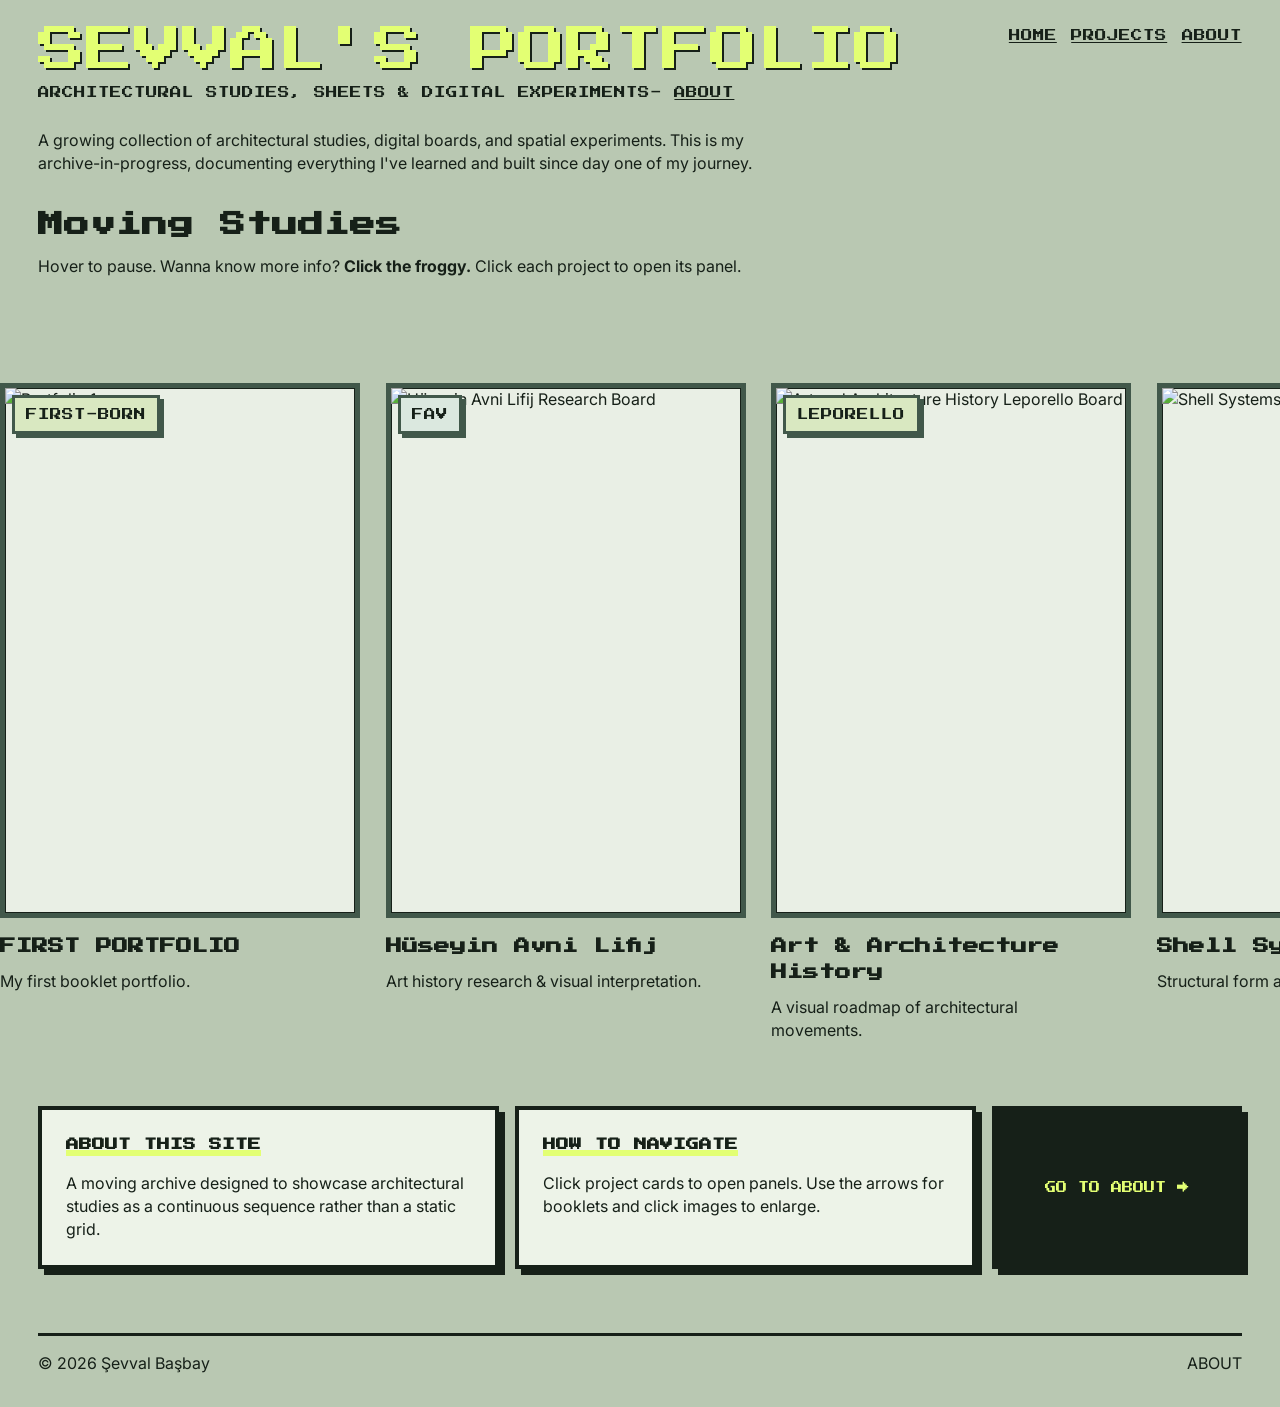
==== index.html @ 3dab89d3 "Add files via upload" ====
<!DOCTYPE html>
<html lang="tr">
<head>
  <meta charset="UTF-8" />
  <meta name="viewport" content="width=device-width, initial-scale=1.0" />
  <title>Şevval Başbay | STUDENT PORTFOLIO</title>
  <link rel="icon" type="image/png" href="images/portrait.png" />
  <link rel="preconnect" href="https://fonts.googleapis.com" />
  <link rel="preconnect" href="https://fonts.gstatic.com" crossorigin />
  <link href="https://fonts.googleapis.com/css2?family=Inter:wght@400;500;600;700;800&family=Press+Start+2P&family=Silkscreen:wght@400;700&family=Tiny5&family=VT323&display=swap" rel="stylesheet" />
  <link rel="stylesheet" href="style.css" />
</head>
<body>
  <div class="site-shell">
    <header class="site-header">
      <div class="container header-row">
        <div class="title-group">
          <a href="index.html" class="site-title font-cycle" id="cyclingTitle">SEVVAL'S PORTFOLIO</a>
          <p class="site-subtitle"> ARCHITECTURAL STUDIES, SHEETS & DIGITAL EXPERIMENTS- <a href="about.html">ABOUT</a></p>
        </div>
        <nav aria-label="Main navigation">
  <ul class="nav-links">
    <li><a href="index.html">HOME</a></li>
    <li class="nav-dropdown">
      <a href="#projects" id="projectsToggle">PROJECTS</a>
      <ul class="dropdown-menu" id="projectsMenu">
        <li><a href="#" class="jump-link" data-id="0">01 Portfolio</a></li>
        <li><a href="#" class="jump-link" data-id="1">02 Lifij</a></li>
        <li><a href="#" class="jump-link" data-id="2">03 History</a></li>
        <li><a href="#" class="jump-link" data-id="3">04 Shell Systems</a></li>
        <li><a href="#" class="jump-link" data-id="4">05 Building Const.</a></li>
        <li><a href="#" class="jump-link" data-id="5">06 Social Campus</a></li>
        <li><a href="#" class="jump-link" data-id="6">07 Brazil Study</a></li>
      </ul>
    </li>
    <li><a href="about.html">ABOUT</a></li>
  </ul>
</nav>
      </div>
    </header>

    <main>
      <section class="intro-bar container reveal">
        <p>A growing collection of architectural studies, digital boards, and spatial experiments. This is my archive-in-progress, documenting everything I've learned and built since day one of my journey.</p>
      </section>

      <section id="projects" class="moving-strip-section reveal">
        <div class="container strip-heading">
          <h2>Moving Studies</h2>
          <p>Hover to pause. Wanna know more info? <strong>Click the froggy.</strong> Click each project to open its panel.</p>
        </div>

        <div class="strip-viewport">
          <a href="about.html" class="frog-runner" aria-label="Go to About page">
            <img src="images/frog.png" alt="Jumping frog" />
          </a>

          <div class="strip-track">
            <a href="#" class="study-card book-trigger">
              <span class="card-badge badge-new">FIRST-BORN</span>
              <div class="card-image-wrap"><img src="images/portfolio-1.png" alt="Portfolio 1" /></div>
              <div class="card-text"><h3>FIRST PORTFOLIO</h3><p>My first booklet portfolio.</p></div>
            </a>

            <article 
  class="study-card project-trigger" 
  data-layout="single" 
  data-title="Hüseyin Avni Lifij: Art & Interpretation" 
  data-text="A research and visual interpretation study from my first year, focusing on the artistic language of Hüseyin Avni Lifij. This project explores his use of symbolism, atmospheric color palettes, and the poetic relationship between image and emotion. One of my favorite studies where I deeply enjoyed exploring the transition from realism to symbolism." 
  data-images="images/project-2.png"
>
  <span class="card-badge badge-popular">FAV</span>
  <div class="card-image-wrap">
    <img src="images/project-2.png" alt="Hüseyin Avni Lifij Research Board" />
  </div>
  <div class="card-text">
    <h3>Hüseyin Avni Lifij</h3>
    <p>Art history research & visual interpretation.</p>
  </div>
</article>
<article 
  class="study-card project-trigger" 
  data-layout="single" 
  data-title="History of Art & Architecture: Leporello" 
  data-text="Final submission for the Art and Architecture History course, designed in a 'leporello' format. This board functions as a cultural mapping and a visual roadmap, tracing the evolution of major art movements—from Romanticism and Realism to Brutalism and Deconstructivism. It integrates architectural theories, key movements like Metabolism, and master architects into a single, continuous narrative flow." 
  data-images="images/project-3.png"
>
  <span class="card-badge badge-new">LEPORELLO</span>
  <div class="card-image-wrap">
    <img src="images/project-3.png" alt="Art and Architecture History Leporello Board" />
  </div>
  <div class="card-text">
    <h3>Art & Architecture History</h3>
    <p>A visual roadmap of architectural movements.</p>
  </div>
</article>
           <article
  class="study-card project-trigger"
  data-layout="single"
  data-title="Shell Systems"
  data-text="Final project for the 'Structural Form and Spatial Relations' course. This study examines the evolution of shell structures—from historical precedents like the Pantheon to modern digital grids—focusing on the integration of geometry, material diversity, and structural efficiency."
  data-images="images/project-4.png"
>
  <div class="card-image-wrap">
    <img src="images/project-4.png" alt="Shell Systems Research Board" />
  </div>
  <div class="card-text">
    <h3>Shell Systems</h3>
    <p>Structural form and spatial relations research.</p>
  </div>
</article>

            <article class="study-card project-trigger" data-layout="gallery" data-title="Yapı Bilgisi 2" data-text="A rigorous three-month group collaboration focused on the detailed structural analysis and construction systems of a complex building. Every single detail, from foundation to roof, was executed through hand-drawing, emphasizing structural precision and technical documentation." data-images="images/project-5-1.png,images/project-5-2.png,images/project-5-3.png,images/project-5-4.png,images/project-5-5.png,images/project-5-6.png,images/project-5-7.png,images/project-5-8.png,images/project-5-9.png,images/project-5-10.png,images/project-5-11.png,images/project-5-12.png,images/project-5-13.png,images/project-5-14.png,images/project-5-15.png,images/project-5-16.png,images/project-5-17.png,images/project-5-18.png,images/project-5-19.png,images/project-5-20.png,images/project-5-21.png">
              <span class="card-badge badge-new">BRUTAL</span>
              <div class="card-image-wrap"><img src="images/project-5-1.png" alt="Yapı 2" /></div>
              <div class="card-text"><h3>Building Construction II</h3><p>Detailed structural analysis & hand-drawn set.</p></div>
            </article>

            <article 
  class="study-card project-trigger" 
  data-layout="single" 
  data-title="Architectural Design I: Social Campus" 
  data-text="A design proposal for a social campus in Kuruçeşme, Istanbul. This project explores the integration of a complex program into a steeply sloped site, utilizing SketchUp for extensive 3D modeling and massing studies. It represents my first comprehensive digital submission, where I utilized Photoshop to merge site analysis, topographic data, and architectural visualizations into a unified presentation." 
  data-images="images/project-6.png"
>
  <span class="card-badge badge-popular">DIGITAL DEBUT</span>
  <div class="card-image-wrap">
    <img src="images/project-6.png" alt="Kuruçeşme Social Campus - Architectural Design I Board" />
  </div>
  <div class="card-text">
    <h3>Architectural Design I</h3>
    <p>SketchUp modeling & digital presentation.</p>
  </div>
</article>

            <article 
  class="study-card project-trigger" 
  data-layout="gallery" 
  data-title="Environmental Design: Brazil" 
  data-text="A collaborative research project for the Environmental Design course, focusing on the architectural and environmental vulnerabilities of Brazil. The study analyzes the socio-spatial complexity of favelas and the ecological importance of the Amazon rainforest. This project marks my first professional experience in digital design collaboration, where our group synthesized data on climate, topography, and urban fragility into a comprehensive visual narrative." 
  data-images="images/project-7-1.png,images/project-7-2.png"
>
  <span class="card-badge badge-popular">BRAND-NEW</span>
  <div class="card-image-wrap">
    <img src="images/project-7-1.png" alt="Brazil Environmental Design Analysis" />
  </div>
  <div class="card-text">
    <h3>Environmental Design</h3>
    <p>Climate & urban vulnerability analysis.</p>
  </div>
</article>

            <div class="loop-duplicate"> </div>
          </div>
        </div>
      </section>

      <section class="bottom-panel container reveal">
  <div class="panel-box">
    <h3>ABOUT THIS SITE</h3>
    <p>
      A moving archive designed to showcase architectural studies as a continuous sequence rather than a static grid.
    </p>
  </div>

  <div class="panel-box">
    <h3>HOW TO NAVIGATE</h3>
    <p>
      Click project cards to open panels. Use the arrows for booklets and click images to enlarge.
    </p>
  </div>

  <div class="panel-box panel-link">
    <a href="about.html">GO TO ABOUT →</a>
  </div>
</section>
    </main>

    <footer class="site-footer">
      <div class="container footer-row"><p>© 2026 Şevval Başbay</p><a href="about.html">ABOUT</a></div>
    </footer>
  </div>

  <div class="book-modal" id="bookModal" aria-hidden="true">
    <div class="book-overlay" id="bookOverlay"></div>
    <div class="book-window">
      <button class="book-close" id="bookClose">×</button>
      <div class="book-viewer">
        <button class="book-nav" id="prevPage">←</button>
        <div class="book-page-stage">
          <div class="book-page-shell" id="bookPageShell">
            <div class="book-page intro-page" id="bookIntroPage">
              <span class="book-kicker">PROJECT 01</span>
              <h3>Dönem Sonu Portfolyosu</h3>
              <p>Sağ oka basarak inceleyebilirsin.</p>
            </div>
            <img id="bookImage" src="" alt="Page" class="book-image-hidden" />
          </div>
        </div>
        <button class="book-nav" id="nextPage">→</button>
      </div>
      <div class="book-footer"><p id="pageCounter">Intro</p></div>
    </div>
  </div>

  <div class="project-modal" id="projectModal" aria-hidden="true">
    <div class="project-overlay" id="projectOverlay"></div>
    <div class="project-window">
      <button class="project-close" id="projectClose">×</button>
      <div class="project-window-text"><h3 id="projectTitle"></h3><p id="projectText"></p></div>
      <div class="project-single-area" id="projectSingleArea"><div class="project-window-image"><img id="projectImg" src="" alt="Preview" /></div></div>
      <div class="project-gallery-area" id="projectGalleryArea"><div class="project-gallery-grid" id="projectGalleryGrid"></div></div>
    </div>
  </div>

  <div id="lightbox" class="lightbox"><img id="lightboxImg" src="" alt="Full view" /></div>

  <script src="script.js"></script>
</body>
</html>
---- style.css ----
/* ---------------- RESET ---------------- */
* {
  margin: 0;
  padding: 0;
  box-sizing: border-box;
}

html {
  scroll-behavior: smooth;
}

body {
  font-family: "Inter", sans-serif;
  background: #b9c8b2;
  color: #162018;
  line-height: 1.45;
}

img {
  width: 100%;
  display: block;
}

a,
button {
  color: inherit;
  font: inherit;
}

a {
  text-decoration: none;
}

button {
  background: none;
  border: none;
  cursor: pointer;
}

ul {
  list-style: none;
}

.container {
  width: min(1280px, 94%);
  margin: 0 auto;
}

/* ---------------- TYPE ---------------- */
.site-title,
.strip-heading h2,
.card-text h3,
.panel-box h3,
.about-left h1,
.about-card h2,
.book-footer p,
.book-kicker,
.intro-page h3,
.project-window-text h3 {
  font-family: "Press Start 2P", cursive;
}

.site-title {
  font-size: clamp(1.8rem, 4vw, 3rem);
  line-height: 1.1;
  display: inline-block;
  transition: transform 0.25s ease, opacity 0.25s ease;
}

.site-subtitle,
.nav-links a,
.section-label,
.card-badge,
.panel-link a,
.back-home {
  font-family: "Press Start 2P", cursive;
  font-size: 0.72rem;
  line-height: 1.6;
}

.card-text p,
.panel-box p,
.about-intro,
.about-card p,
.intro-bar p,
.strip-heading p,
.intro-page p,
.project-window-text p {
  font-size: 1rem;
}

/* ---------------- CYCLING TITLE ---------------- */
.font-cycle {
  will-change: transform;
}

.title-font-1 {
  font-family: "Press Start 2P", cursive;
}

.title-font-2 {
  font-family: "Silkscreen", cursive;
}

.title-font-3 {
  font-family: "Tiny5", cursive;
}

.title-font-4 {
  font-family: "VT323", monospace;
  letter-spacing: 0.01em;
}

.font-switch {
  transform: translateY(-1px);
}

/* ---------------- HEADER ---------------- */
.site-header {
  padding: 1.5rem 0 1rem;
}

.header-row {
  display: grid;
  grid-template-columns: 1fr auto;
  gap: 1rem;
  align-items: start;
}

.title-group {
  display: flex;
  flex-direction: column;
  gap: 0.4rem;
}

.site-subtitle a,
.nav-links a,
.panel-link a,
.back-home {
  text-decoration: underline;
}

.nav-links {
  display: flex;
  gap: 0.9rem;
  flex-wrap: wrap;
  justify-content: flex-end;
}

.nav-links a.active {
  opacity: 0.65;
}

/* ---------------- INTRO ---------------- */
.intro-bar {
  padding: 0.7rem 0 1.8rem;
}

.intro-bar p {
  max-width: 760px;
}

/* ---------------- MOVING STRIP ---------------- */
.moving-strip-section {
  padding-bottom: 3rem;
}

.strip-heading {
  margin-bottom: 1.2rem;
}

.strip-heading h2 {
  font-size: clamp(1.2rem, 2vw, 1.8rem);
  line-height: 1.6;
  margin-bottom: 0.6rem;
}

.strip-viewport {
  overflow: hidden;
  width: 100%;
  padding: 5.4rem 0 1rem;
  position: relative;
}

.strip-track {
  display: flex;
  gap: 1.6rem;
  width: max-content;
  animation: scrollStrip 36s linear infinite;
}

.strip-track:hover {
  animation-play-state: paused;
}

@keyframes scrollStrip {
  from {
    transform: translateX(0);
  }
  to {
    transform: translateX(-45%);
  }
}

/* ---------------- CARDS ---------------- */
.study-card {
  position: relative;
  display: flex;
  flex-direction: column;
  gap: 1rem;
  width: 360px;
  flex-shrink: 0;
  min-height: 100%;
  cursor: pointer;
}

.card-image-wrap {
  background: #e9efe5;
  border: 5px solid #41584a;
  box-shadow: 0 0 0 1px #162018 inset;
  overflow: hidden;
  transition: transform 0.18s ease;
}

.card-image-wrap img {
  aspect-ratio: 4 / 6;
  object-fit: cover;
}

.study-card:hover .card-image-wrap {
  transform: translateY(-4px);
}

.card-badge {
  position: absolute;
  top: 12px;
  left: 12px;
  z-index: 2;
  padding: 0.45rem 0.7rem;
  border: 3px solid #41584a;
  box-shadow: 4px 4px 0 #41584a;
}

.badge-new {
  background: #d9e8c1;
}

.badge-popular {
  background: #dbe8df;
}

.card-text h3 {
  font-size: 1rem;
  line-height: 1.6;
  margin-bottom: 0.65rem;
}

.card-text p {
  max-width: 34ch;
}

/* ---------------- FROG ---------------- */
.frog-runner {
  position: absolute;
  left: -100px;
  top: 0rem;
  z-index: 20;
  animation: frogRun 11s linear infinite;
}

.frog-runner img {
  width: 64px;
  height: auto;
  display: block;
  filter: drop-shadow(0 2px 0 rgba(22, 32, 24, 0.14));
  transition: opacity 0.2s ease, filter 0.2s ease;
}

.frog-runner:hover img {
  opacity: 0.92;
  filter: drop-shadow(0 3px 0 rgba(22, 32, 24, 0.22));
}

.strip-viewport:hover .frog-runner,
.strip-viewport:hover .strip-track {
  animation-play-state: paused;
}

@keyframes frogRun {
  0% {
    transform: translateX(0) translateY(18px) rotate(0deg);
  }
  10% {
    transform: translateX(150px) translateY(0px) rotate(-10deg);
  }
  20% {
    transform: translateX(300px) translateY(18px) rotate(0deg);
  }
  30% {
    transform: translateX(470px) translateY(2px) rotate(-10deg);
  }
  40% {
    transform: translateX(640px) translateY(18px) rotate(0deg);
  }
  50% {
    transform: translateX(820px) translateY(0px) rotate(-10deg);
  }
  60% {
    transform: translateX(1000px) translateY(18px) rotate(0deg);
  }
  70% {
    transform: translateX(1180px) translateY(2px) rotate(-10deg);
  }
  80% {
    transform: translateX(1370px) translateY(18px) rotate(0deg);
  }
  90% {
    transform: translateX(1560px) translateY(0px) rotate(-10deg);
  }
  100% {
    transform: translateX(1760px) translateY(18px) rotate(0deg);
  }
}

/* ---------------- PANELS ---------------- */
.bottom-panel {
  display: grid;
  grid-template-columns: 1fr 1fr auto;
  gap: 1rem;
  padding-bottom: 3rem;
}

.panel-box {
  border: 4px solid #41584a;
  background: #edf3e8;
  padding: 1rem;
  min-height: 120px;
}

.panel-box h3 {
  font-size: 0.9rem;
  line-height: 1.6;
  margin-bottom: 0.7rem;
}

.panel-link {
  display: flex;
  align-items: center;
  justify-content: center;
  min-width: 250px;
}

/* ---------------- ABOUT PAGE ---------------- */
.about-page {
  padding: 1rem 0 3rem;
}

.about-top {
  display: grid;
  grid-template-columns: 1.1fr 0.8fr;
  gap: 2rem;
  align-items: start;
  margin-bottom: 2rem;
}

.section-label {
  display: inline-block;
  margin-bottom: 1rem;
}

.about-left h1 {
  font-size: clamp(2rem, 5vw, 3.5rem);
  line-height: 1.3;
  margin-bottom: 1.2rem;
}

.about-intro {
  max-width: 560px;
}

.about-right {
  border: 5px solid #41584a;
  background: #e9efe5;
  overflow: hidden;
  max-width: 420px;
}

.about-right img {
  width: 100%;
  aspect-ratio: 1 / 1;
  object-fit: cover;
  image-rendering: pixelated;
}

.about-cards {
  display: grid;
  grid-template-columns: repeat(2, 1fr);
  gap: 1rem;
}

.about-card {
  border: 4px solid #41584a;
  background: #edf3e8;
  padding: 1rem;
}

.about-card h2 {
  font-size: 1rem;
  line-height: 1.6;
  margin-bottom: 0.8rem;
}

.tool-pills {
  display: flex;
  flex-wrap: wrap;
  gap: 0.6rem;
  margin-top: 0.8rem;
}

.tool-pills li {
  padding: 0.45rem 0.7rem;
  border: 3px solid #41584a;
  background: #f8fbf6;
  font-size: 0.9rem;
  font-weight: 600;
}

.back-row {
  padding-top: 1.6rem;
}

/* ---------------- PORTRAIT NOTE ---------------- */
/* Ana Kapsayıcı */
.portrait-card {
  position: relative;
  cursor: pointer;
  width: fit-content; /* Sadece resim kadar yer kapla */
  margin: 0 auto;
  line-height: 0; /* Resim altındaki boşluğu siler */
}

/* Resimlerin Temel Ayarı */
.portrait-card img {
  max-width: 100%;
  height: auto;
  display: block;
}

/* Kapalı Göz Resmini Tam Üste Bindir */
.portrait-closed {
  position: absolute;
  top: 0;
  left: 0;
  opacity: 0; /* Normalde gizli */
  pointer-events: none; /* Tıklamayı engellemesin */
}

/* Göz kırpma sınıfı geldiğinde göster */
.portrait-card.blinking .portrait-closed {
  opacity: 1;
}

.portrait-note {
  position: absolute;
  /* Vesikalığın tam sol alt köşesine sıfırlıyoruz */
  bottom: 0;
  left: 0;
  
  /* Daha küçük ve zarif bir font boyutu */
  font-family: "Press Start 2P", cursive;
  font-size: 0.4rem; /* 0.5'ten 0.4'e düşürdük, tam bir mikro-etiket oldu */
  color: #162018;
  
  display: flex;
  align-items: center;
  gap: 0.25rem; /* Boşlukları da daralttık */
  
  opacity: 0;
  transform: translateY(5px); /* Daha kısa bir kayma mesafesi */
  pointer-events: none;
  transition: all 0.25s ease;
  z-index: 20;
  
  /* Kutuyu küçültmek için padding'i azalttık */
  background: rgba(232, 245, 202, 0.95);
  padding: 3px 6px; 
  
  /* Çerçeveleri incelttik ki kaba durmasın */
  border-top: 2px solid #162018; 
  border-right: 2px solid #162018;
  box-shadow: 1.5px 1.5px 0px #ccff00; /* Neon vurgusu da daha ince */
}

/* Hover olduğunda etiketi göster */
.portrait-card:hover .portrait-note {
  opacity: 1;
  transform: translateY(0);
}
/* Hover olduğunda veya aktifken yazı yerine gelsin */
.portrait-card:hover .portrait-note,
.portrait-card.active .portrait-note {
  opacity: 1;
  transform: translateY(-50%) translateX(0);
}

/* Kart aktif olduğunda veya üzerine gelindiğinde notu göster */
.portrait-card:hover .portrait-note,
.portrait-card.active .portrait-note {
  opacity: 1;
  transform: translateY(-50%) translateX(0);
}
.portrait-arrow {
  font-family: "Press Start 2P", cursive;
  font-size: 1rem;
  color: #162018;
  animation: arrowBounce 0.9s ease-in-out infinite;
}

.portrait-text {
  font-family: "Press Start 2P", cursive;
  font-size: 0.55rem;
  line-height: 1.6;
  background: #f8fbf6;
  border: 3px solid #41584a;
  padding: 0.45rem 0.55rem;
  box-shadow: 4px 4px 0 #41584a;
  color: #162018;
}

@keyframes arrowBounce {
  0% {
    transform: translateX(0) translateY(0);
  }
  50% {
    transform: translateX(6px) translateY(4px);
  }
  100% {
    transform: translateX(0) translateY(0);
  }
}

/* ---------------- BOOK MODAL ---------------- */
.book-modal {
  position: fixed;
  inset: 0;
  z-index: 3000;
  opacity: 0;
  visibility: hidden;
  transition: opacity 0.22s ease, visibility 0.22s ease;
}

.book-modal.active {
  opacity: 1;
  visibility: visible;
}

.book-overlay {
  position: absolute;
  inset: 0;
  background: rgba(12, 18, 13, 0.84);
}

.book-window {
  position: relative;
  width: min(1100px, 94vw);
  height: min(88vh, 920px);
  margin: 4vh auto 0;
  background: #edf3e8;
  border: 5px solid #41584a;
  box-shadow: 10px 10px 0 #162018;
  padding: 1.5rem 1rem 1rem;
  display: flex;
  flex-direction: column;
  z-index: 1;
}

.book-close {
  position: absolute;
  top: 12px;
  right: 14px;
  width: 46px;
  height: 46px;
  border: 4px solid #41584a;
  background: #f8fbf6;
  color: #162018;
  font-size: 2rem;
}

.book-viewer {
  flex: 1;
  display: grid;
  grid-template-columns: 60px 1fr 60px;
  gap: 0.8rem;
  align-items: center;
  min-height: 0;
}

.book-page-stage {
  height: 100%;
  display: flex;
  align-items: center;
  justify-content: center;
  perspective: 1400px;
  overflow: hidden;
}

.book-page-shell {
  width: 100%;
  height: 100%;
  max-width: 760px;
  display: flex;
  align-items: center;
  justify-content: center;
  transform-style: preserve-3d;
}

.book-page,
.book-page-shell img {
  width: 100%;
  max-height: 100%;
  background: #fff;
  border: 1px solid rgba(0, 0, 0, 0.08);
  box-shadow: 0 10px 24px rgba(0, 0, 0, 0.16);
}

.book-page {
  padding: clamp(1.2rem, 3vw, 2.5rem);
  display: flex;
  flex-direction: column;
  justify-content: center;
}

.book-kicker {
  font-size: 0.62rem;
  line-height: 1.8;
  margin-bottom: 1.2rem;
  color: #41584a;
}

.intro-page h3 {
  font-size: clamp(1rem, 2vw, 1.4rem);
  line-height: 1.8;
  margin-bottom: 1rem;
}

.intro-page p {
  margin-bottom: 1rem;
  color: #162018;
}

.intro-note {
  font-weight: 700;
}

.book-page-shell img {
  object-fit: contain;
}

.book-image-hidden {
  display: none;
}

.book-page-hidden {
  display: none;
}

.book-page-shell.flip-next {
  animation: flipNext 0.5s ease;
}

.book-page-shell.flip-prev {
  animation: flipPrev 0.5s ease;
}

@keyframes flipNext {
  0% {
    transform: rotateY(0deg) scale(1);
    opacity: 1;
  }
  50% {
    transform: rotateY(-18deg) scale(0.985);
    opacity: 0.75;
  }
  100% {
    transform: rotateY(0deg) scale(1);
    opacity: 1;
  }
}

@keyframes flipPrev {
  0% {
    transform: rotateY(0deg) scale(1);
    opacity: 1;
  }
  50% {
    transform: rotateY(18deg) scale(0.985);
    opacity: 0.75;
  }
  100% {
    transform: rotateY(0deg) scale(1);
    opacity: 1;
  }
}

.book-nav {
  width: 52px;
  height: 52px;
  border: 4px solid #41584a;
  background: #f8fbf6;
  color: #162018;
  font-family: "Press Start 2P", cursive;
  font-size: 0.8rem;
}

.book-footer {
  padding-top: 0.8rem;
  text-align: center;
}

.book-footer p {
  font-size: 0.62rem;
}

/* ---------------- PROJECT MODAL ---------------- */
.project-modal {
  position: fixed;
  inset: 0;
  z-index: 4000;
  opacity: 0;
  visibility: hidden;
  transition: opacity 0.22s ease, visibility 0.22s ease;
}

.project-modal.active {
  opacity: 1;
  visibility: visible;
}

.project-overlay {
  position: absolute;
  inset: 0;
  background: rgba(12, 18, 13, 0.78);
}

.project-window {
  position: relative;
  width: min(900px, 94vw);
  max-height: 88vh;
  overflow-y: auto;
  margin: 6vh auto 0;
  background: #edf3e8;
  border: 5px solid #41584a;
  box-shadow: 10px 10px 0 #162018;
  padding: 1.2rem;
  z-index: 1;
}

.project-close {
  position: absolute;
  top: 10px;
  right: 12px;
  width: 44px;
  height: 44px;
  border: 4px solid #41584a;
  background: #f8fbf6;
  color: #162018;
  font-size: 1.8rem;
}

.project-window-text {
  padding-right: 3.2rem;
  margin-bottom: 1rem;
}

.project-window-text h3 {
  font-size: 0.95rem;
  line-height: 1.8;
  margin-bottom: 0.9rem;
}

.project-window-text p {
  line-height: 1.7;
}

.project-single-area {
  display: block;
}

.project-window-image {
  background: #e9efe5;
  border: 4px solid #41584a;
  overflow: hidden;
}

.project-window-image img {
  width: 100%;
  height: auto;
  display: block;
}

.project-gallery-area {
  display: none;
}

.project-gallery-grid {
  display: grid;
  grid-template-columns: repeat(2, 1fr);
  gap: 1rem;
}

.project-gallery-grid img {
  width: 100%;
  display: block;
  border: 4px solid #41584a;
  background: white;
}

/* ---------------- REVEAL ---------------- */
.reveal {
  opacity: 0;
  transform: translateY(18px);
  transition: opacity 0.45s ease, transform 0.45s ease;
}

.reveal.visible {
  opacity: 1;
  transform: translateY(0);
}

/* ---------------- FOOTER ---------------- */
.site-footer {
  padding: 1rem 0 2rem;
}

.footer-row {
  display: flex;
  justify-content: space-between;
  align-items: center;
  gap: 1rem;
  border-top: 3px solid #162018;
  padding-top: 1rem;
}

/* ---------------- RESPONSIVE ---------------- */
@media (max-width: 1000px) {
  .bottom-panel,
  .about-top,
  .about-cards,
  .header-row {
    grid-template-columns: 1fr;
  }

  .nav-links {
    justify-content: flex-start;
  }

  .study-card {
    width: 300px;
  }

  .frog-runner img {
    width: 58px;
  }

  .portrait-note {
    left: 14px;
    top: 14px;
    transform: translateY(0) translateX(-6px);
  }

  .portrait-card.active .portrait-note {
    transform: translateY(0) translateX(0);
  }
}

@media (max-width: 700px) {
  .book-window {
    padding-top: 3.4rem;
  }

  .book-viewer {
    grid-template-columns: 44px 1fr 44px;
  }

  .book-nav {
    width: 40px;
    height: 40px;
    font-size: 0.65rem;
  }

  .intro-page p {
    font-size: 0.95rem;
  }

  .project-gallery-grid {
    grid-template-columns: 1fr;
  }
}

@media (max-width: 640px) {
  .bottom-panel,
  .about-cards {
    grid-template-columns: 1fr;
  }

  .site-title {
    font-size: 1.6rem;
  }

  .site-subtitle,
  .nav-links a,
  .section-label,
  .card-badge,
  .panel-link a,
  .back-home {
    font-size: 0.58rem;
  }

  .card-text p,
  .panel-box p,
  .about-intro,
  .about-card p,
  .intro-bar p,
  .strip-heading p,
  .intro-page p,
  .project-window-text p {
    font-size: 0.95rem;
  }

  .study-card {
    width: 250px;
  }

  .frog-runner img {
    width: 48px;
  }

  .portrait-arrow {
    font-size: 0.9rem;
  }

  .portrait-text {
    font-size: 0.48rem;
  }
}
/* ... Önceki CSS Kodların Tamamı Burada Olacak ... */

/* GÖRSEL GALERİ VE LIGHTBOX EKLEMELERİ */
.project-gallery-grid img {
  cursor: zoom-in;
  transition: transform 0.2s ease, filter 0.2s ease;
}

.project-gallery-grid img:hover {
  transform: scale(1.02);
  filter: brightness(0.9);
}

.lightbox {
  position: fixed;
  inset: 0;
  background: rgba(12, 18, 13, 0.95);
  z-index: 6000;
  display: none;
  align-items: center;
  justify-content: center;
  cursor: zoom-out;
}

.lightbox img {
  max-width: 90%;
  max-height: 90%;
  object-fit: contain;
  border: 4px solid #41584a;
  box-shadow: 0 0 40px rgba(0,0,0,0.5);
}

.lightbox.active {
  display: flex;
}

/* Şerit genişliğini 7 projeye göre %50 yapıyoruz */
@keyframes scrollStrip {
  from { transform: translateX(0); }
  to { transform: translateX(-50%); } 
}
.about-description {
  margin-top: 1.2rem;
  font-size: 1rem;
  line-height: 1.6;
}
.site-title {
  color: #e3ff73; /* Daha canlı bir ton */
  text-shadow: 2px 2px 0px #162018; /* Okunurluk için hafif gölge */
  /* Diğer özellikler aynı kalabilir */
}

.nav-dropdown {
  position: relative;
}

.dropdown-menu {
  position: absolute;
  top: 100%;
  right: 0;
  background: #edf3e8;
  border: 3px solid #41584a;
  box-shadow: 4px 4px 0px #162018;
  display: none; /* Varsayılan kapalı */
  z-index: 5000;
  width: 200px;
  padding: 0.5rem;
}

.dropdown-menu li {
  padding: 0.4rem;
  border-bottom: 1px solid #b9c8b2;
}

.dropdown-menu a {
  font-size: 0.6rem !important;
  text-decoration: none !important;
}

.dropdown-menu a:hover {
  background: #b9c8b2;
}

.nav-dropdown:hover .dropdown-menu {
  display: block; /* Hover ile açılır */
}

.about-card {
  /* Ana yapı */
  border: 4px solid #162018; 
  background: #edf3e8; /* Arka planla uyumlu yumuşak zemin */
  padding: 1.5rem;
  position: relative;
  
  /* Mekansal derinlik katan gölge */
  box-shadow: 8px 8px 0px #162018; 
  transition: all 0.2s ease;
}

.about-card:hover {
  /* Üzerine gelince neon yeşili gölgeye dönüşsün */
  transform: translate(-4px, -4px);
  box-shadow: 12px 12px 0px #e3ff73; /* Başlıktaki canlı renk! */
}

.about-card h2 {
  font-family: "Press Start 2P", cursive;
  font-size: 0.9rem;
  color: #162018;
  margin-bottom: 1rem;
  
  /* Başlığın altına neon bir vurgu */
  display: inline-block;
  box-shadow: inset 0 -8px 0 #e3ff73; 
}

.section-label {
  color: #41584a;
  font-weight: 800;
  letter-spacing: 1px;
  border-bottom: 2px dashed #162018;
  margin-bottom: 1.2rem;
}

/* Araç butonlarını da (pills) canlandıralım */
.tool-pills li {
  background: #162018;
  color: #e3ff73; /* Başlıktaki canlı yeşil */
  border: 2px solid #e3ff73;
  padding: 0.4rem 0.8rem;
  font-size: 0.8rem;
  box-shadow: 4px 4px 0px #41584a;
  transition: transform 0.1s;
}

.tool-pills li:hover {
  transform: scale(1.05);
  background: #e3ff73;
  color: #162018;
}

.dropdown-menu {
  position: absolute;
  top: 110%;
  right: 0;
  background: #edf3e8; /* Soft, krem-yeşil zemin */
  border: 3px solid #162018; /* Net ama ince çerçeve */
  box-shadow: 6px 6px 0px #41584a; /* Neon yerine daha ağırbaşlı bir gölge */
  display: none;
  z-index: 5000;
  width: 220px;
  padding: 0; /* İçerik çizgilerle tam otursun diye */
}

.dropdown-menu li {
  border-bottom: 1px solid #b9c8b2;
  transition: all 0.2s ease;
}

.dropdown-menu li:last-child {
  border-bottom: none;
}

.dropdown-menu a {
  font-family: "Press Start 2P", cursive;
  font-size: 0.65rem !important;
  color: #162018 !important;
  padding: 1rem 0.8rem;
  display: block;
  text-decoration: none !important;
  position: relative;
  overflow: hidden;
}

/* HOVER DURUMU: Soft değişim + minik neon vurgu */
.dropdown-menu li:hover {
  background: #f8fbf6; /* Hafif aydınlanma */
}

.dropdown-menu a:hover {
  color: #41584a !important;
  padding-left: 1.2rem; /* Hafif bir kayma hareketi */
}

/* Seçeneğin yanına küçük bir neon nokta veya çizgi */
.dropdown-menu a::before {
  content: "→";
  position: absolute;
  left: -20px;
  color: #e3ff73; /* İşte o meşhur neon yeşili burada devreye giriyor! */
  transition: left 0.2s ease;
}

.dropdown-menu a:hover::before {
  left: 5px;
}

.panel-box {
  /* Ana yapı */
  border: 4px solid #162018; 
  background: #edf3e8; 
  padding: 1.5rem;
  transition: all 0.2s ease;
  position: relative;
  
  /* Mekansal derinlik */
  box-shadow: 6px 6px 0px #162018; 
}

/* Hover etkisinde neon yeşili vurgusu */
.panel-box:hover {
  transform: translate(-3px, -3px);
  box-shadow: 10px 10px 0px #e3ff73; /* Başlıktaki canlı neon yeşil! */
}

.panel-box h3 {
  font-family: "Press Start 2P", cursive;
  font-size: 0.8rem;
  color: #162018;
  margin-bottom: 1rem;
  
  /* Başlık vurgusu */
  display: inline-block;
  box-shadow: inset 0 -6px 0 #e3ff73; 
}

/* "GO TO ABOUT" Kutusu (Daha interaktif bir buton gibi) */
.panel-link {
  background: #162018; /* Siyah zemin */
}

.panel-link a {
  color: #e3ff73 !important; /* Neon yeşili yazı */
  text-decoration: none;
  font-family: "Press Start 2P", cursive;
  font-size: 0.7rem;
  display: flex;
  align-items: center;
  justify-content: center;
  height: 100%;
  width: 100%;
}

.panel-link:hover {
  background: #e3ff73; /* Hover'da tersine dönsün */
}

.panel-link:hover a {
  color: #162018 !important;
}
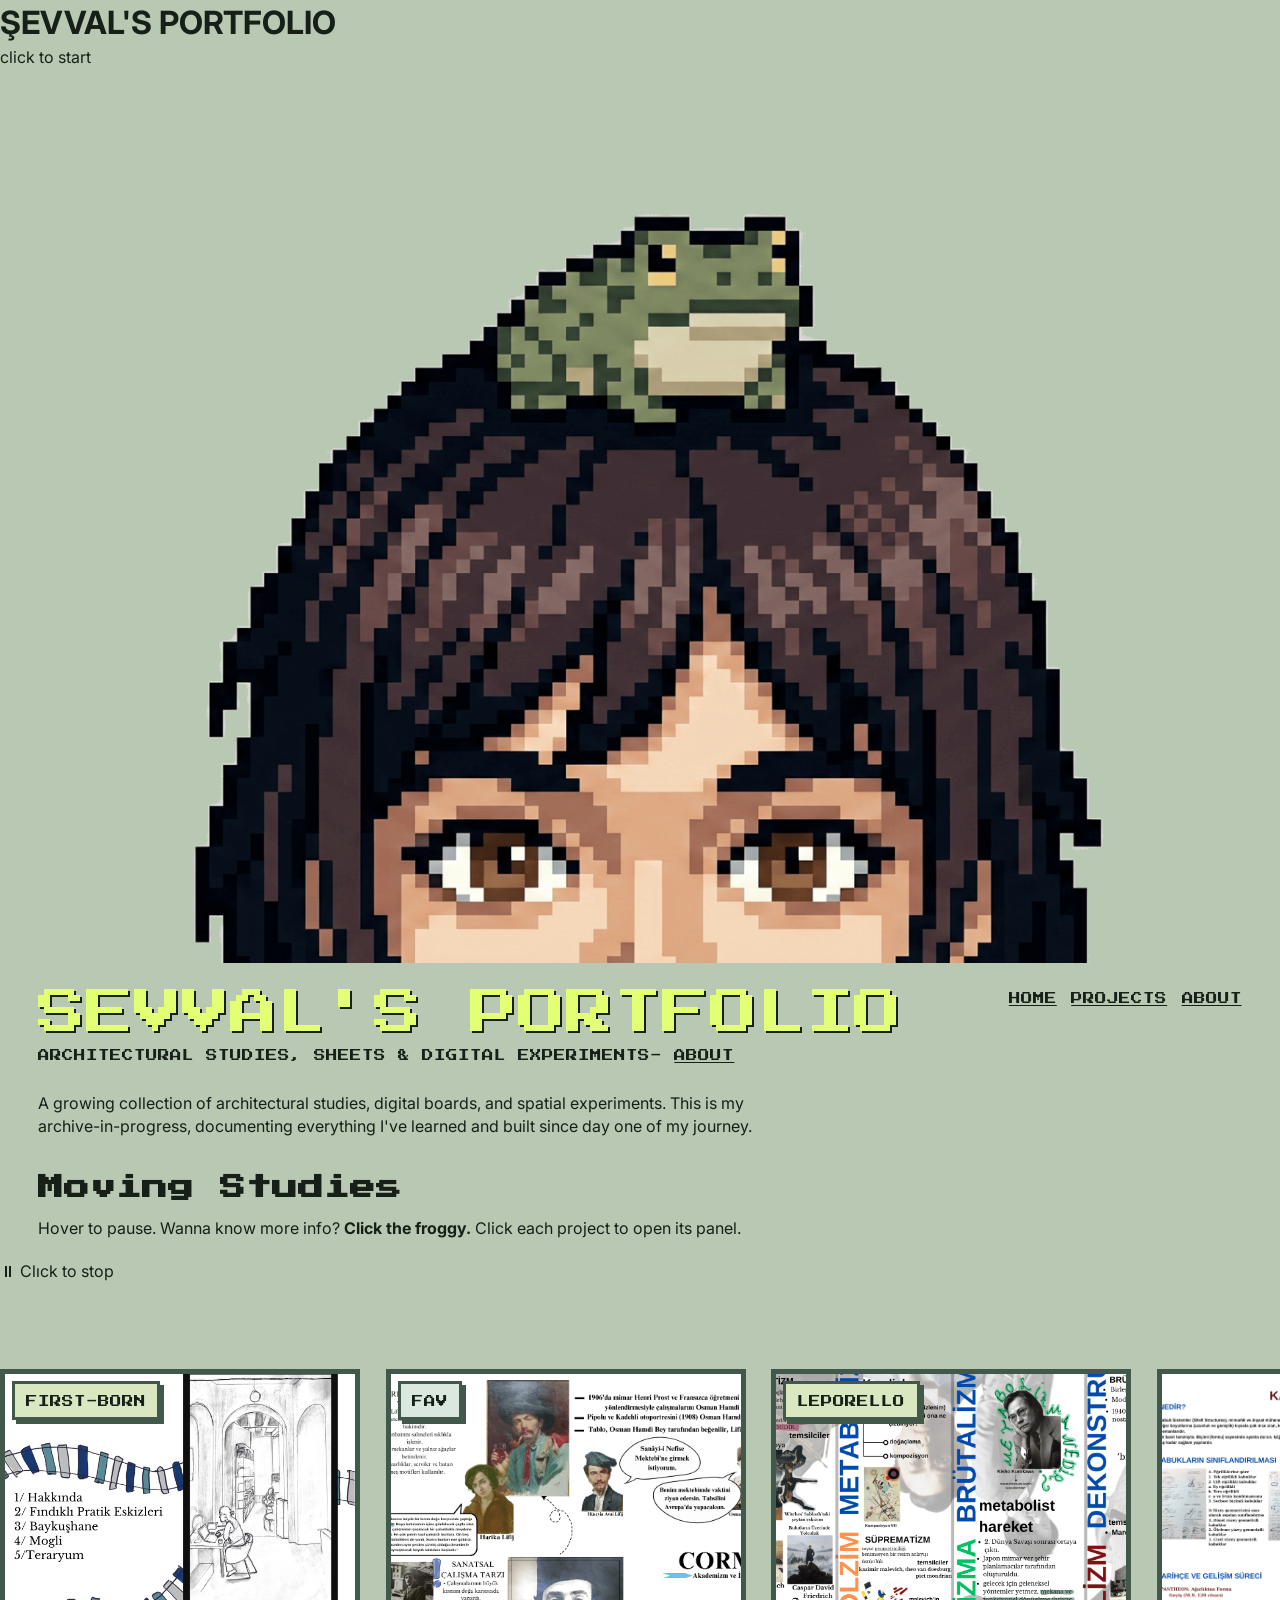
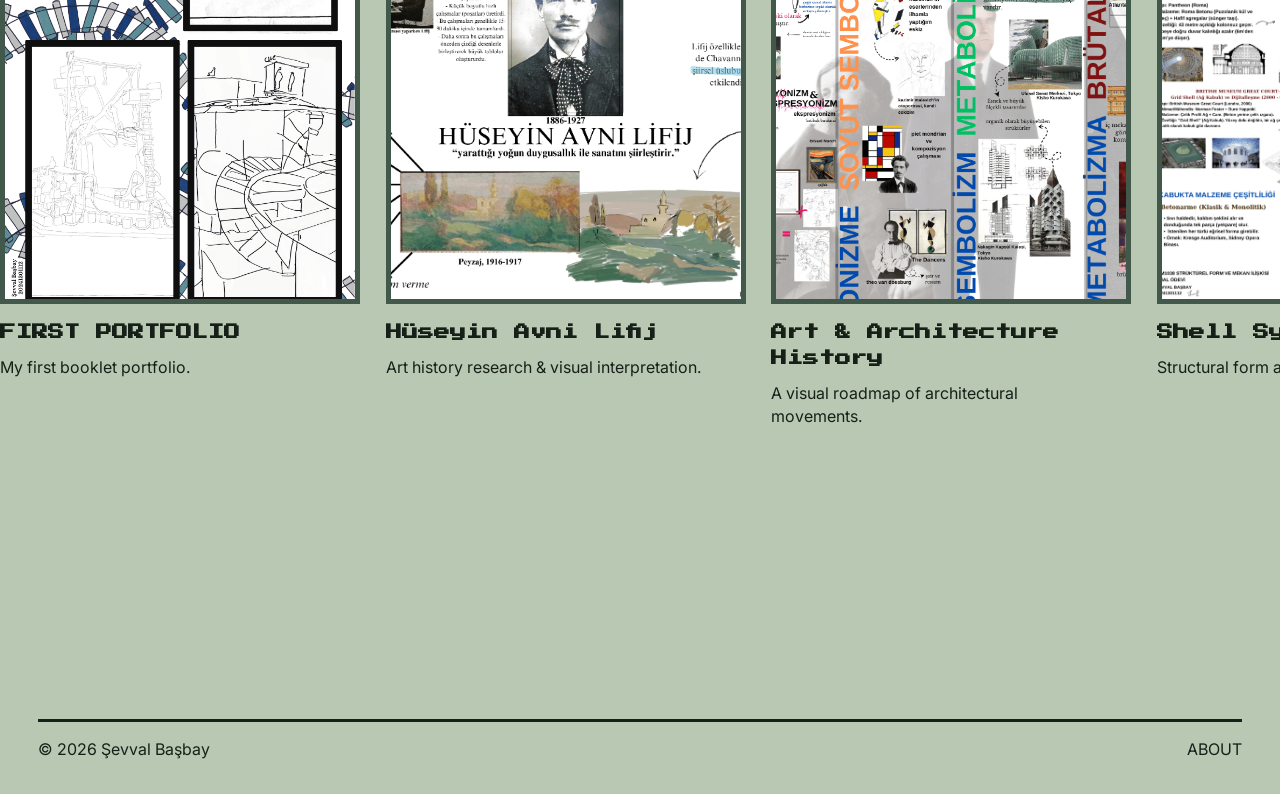
==== commit 0192c1c1: "Update index.html" ====
--- a/index.html
+++ b/index.html
@@ -6,11 +6,30 @@
   <title>Şevval Başbay | STUDENT PORTFOLIO</title>
   <link rel="icon" type="image/png" href="images/portrait.png" />
   <link rel="preconnect" href="https://fonts.googleapis.com" />
-  <link rel="preconnect" href="https://fonts.gstatic.com" crossorigin />
+  <link rel="preconnect" href="https://fonts.gstatic.com" crossorigin>
   <link href="https://fonts.googleapis.com/css2?family=Inter:wght@400;500;600;700;800&family=Press+Start+2P&family=Silkscreen:wght@400;700&family=Tiny5&family=VT323&display=swap" rel="stylesheet" />
   <link rel="stylesheet" href="style.css" />
 </head>
 <body>
+  
+  <div id="splash-screen">
+    <div class="splash-container">
+      
+      <div class="title-wrapper">
+        <h1 id="retro-title">ŞEVVAL'S PORTFOLIO</h1>
+      </div>
+
+      <div class="blink-wrapper">
+        <div class="blink-start-text">click to start</div>
+      </div>
+
+      <div class="peeking-gif-wrapper">
+        <img src="images/splash-intro.gif" alt="Şevval & Froggy Animasyon" class="intro-gif" />
+      </div>
+
+    </div>
+  </div>
+
   <div class="site-shell">
     <header class="site-header">
       <div class="container header-row">
@@ -19,23 +38,23 @@
           <p class="site-subtitle"> ARCHITECTURAL STUDIES, SHEETS & DIGITAL EXPERIMENTS- <a href="about.html">ABOUT</a></p>
         </div>
         <nav aria-label="Main navigation">
-  <ul class="nav-links">
-    <li><a href="index.html">HOME</a></li>
-    <li class="nav-dropdown">
-      <a href="#projects" id="projectsToggle">PROJECTS</a>
-      <ul class="dropdown-menu" id="projectsMenu">
-        <li><a href="#" class="jump-link" data-id="0">01 Portfolio</a></li>
-        <li><a href="#" class="jump-link" data-id="1">02 Lifij</a></li>
-        <li><a href="#" class="jump-link" data-id="2">03 History</a></li>
-        <li><a href="#" class="jump-link" data-id="3">04 Shell Systems</a></li>
-        <li><a href="#" class="jump-link" data-id="4">05 Building Const.</a></li>
-        <li><a href="#" class="jump-link" data-id="5">06 Social Campus</a></li>
-        <li><a href="#" class="jump-link" data-id="6">07 Brazil Study</a></li>
-      </ul>
-    </li>
-    <li><a href="about.html">ABOUT</a></li>
-  </ul>
-</nav>
+          <ul class="nav-links">
+            <li><a href="index.html">HOME</a></li>
+            <li class="nav-dropdown">
+              <a href="#projects" id="projectsToggle">PROJECTS</a>
+              <ul class="dropdown-menu" id="projectsMenu">
+                <li><a href="#" class="jump-link" data-id="0">01 Portfolio</a></li>
+                <li><a href="#" class="jump-link" data-id="1">02 Lifij</a></li>
+                <li><a href="#" class="jump-link" data-id="2">03 History</a></li>
+                <li><a href="#" class="jump-link" data-id="3">04 Shell Systems</a></li>
+                <li><a href="#" class="jump-link" data-id="4">05 Building Const.</a></li>
+                <li><a href="#" class="jump-link" data-id="5">06 Social Campus</a></li>
+                <li><a href="#" class="jump-link" data-id="6">07 Brazil Study</a></li>
+              </ul>
+            </li>
+            <li><a href="about.html">ABOUT</a></li>
+          </ul>
+        </nav>
       </div>
     </header>
 
@@ -49,66 +68,62 @@
           <h2>Moving Studies</h2>
           <p>Hover to pause. Wanna know more info? <strong>Click the froggy.</strong> Click each project to open its panel.</p>
         </div>
-
+<div class="strip-controls">
+  <button id="toggle-carousel-btn" class="retro-btn" aria-label="Pause Carousel">
+    <span class="btn-icon">⏸</span> <span class="btn-text">Clıck to stop</span>
+  </button>
+</div>
         <div class="strip-viewport">
-          <a href="about.html" class="frog-runner" aria-label="Go to About page">
-            <img src="images/frog.png" alt="Jumping frog" />
-          </a>
+  <a href="about.html" class="frog-runner" aria-label="Go to About page">
+    <img src="images/frog-jump.gif" alt="Jumping frog" />
+  </a>
 
           <div class="strip-track">
-            <a href="#" class="study-card book-trigger">
+            <article class="study-card book-trigger" 
+                     data-title="FIRST PORTFOLIO" 
+                     data-text="My first booklet portfolio containing my early architectural studies, structural layouts, and design steps." 
+                     data-images="images/portfolio-1.png,images/portfolio-2.png,images/portfolio-3.png,images/portfolio-4.png,images/portfolio-5.png,images/portfolio-6.png,images/portfolio-7.png,images/portfolio-8.png,images/portfolio-9.png">
               <span class="card-badge badge-new">FIRST-BORN</span>
-              <div class="card-image-wrap"><img src="images/portfolio-1.png" alt="Portfolio 1" /></div>
-              <div class="card-text"><h3>FIRST PORTFOLIO</h3><p>My first booklet portfolio.</p></div>
-            </a>
-
-            <article 
-  class="study-card project-trigger" 
-  data-layout="single" 
-  data-title="Hüseyin Avni Lifij: Art & Interpretation" 
-  data-text="A research and visual interpretation study from my first year, focusing on the artistic language of Hüseyin Avni Lifij. This project explores his use of symbolism, atmospheric color palettes, and the poetic relationship between image and emotion. One of my favorite studies where I deeply enjoyed exploring the transition from realism to symbolism." 
-  data-images="images/project-2.png"
->
-  <span class="card-badge badge-popular">FAV</span>
-  <div class="card-image-wrap">
-    <img src="images/project-2.png" alt="Hüseyin Avni Lifij Research Board" />
-  </div>
-  <div class="card-text">
-    <h3>Hüseyin Avni Lifij</h3>
-    <p>Art history research & visual interpretation.</p>
-  </div>
-</article>
-<article 
-  class="study-card project-trigger" 
-  data-layout="single" 
-  data-title="History of Art & Architecture: Leporello" 
-  data-text="Final submission for the Art and Architecture History course, designed in a 'leporello' format. This board functions as a cultural mapping and a visual roadmap, tracing the evolution of major art movements—from Romanticism and Realism to Brutalism and Deconstructivism. It integrates architectural theories, key movements like Metabolism, and master architects into a single, continuous narrative flow." 
-  data-images="images/project-3.png"
->
-  <span class="card-badge badge-new">LEPORELLO</span>
-  <div class="card-image-wrap">
-    <img src="images/project-3.png" alt="Art and Architecture History Leporello Board" />
-  </div>
-  <div class="card-text">
-    <h3>Art & Architecture History</h3>
-    <p>A visual roadmap of architectural movements.</p>
-  </div>
-</article>
-           <article
-  class="study-card project-trigger"
-  data-layout="single"
-  data-title="Shell Systems"
-  data-text="Final project for the 'Structural Form and Spatial Relations' course. This study examines the evolution of shell structures—from historical precedents like the Pantheon to modern digital grids—focusing on the integration of geometry, material diversity, and structural efficiency."
-  data-images="images/project-4.png"
->
-  <div class="card-image-wrap">
-    <img src="images/project-4.png" alt="Shell Systems Research Board" />
-  </div>
-  <div class="card-text">
-    <h3>Shell Systems</h3>
-    <p>Structural form and spatial relations research.</p>
-  </div>
-</article>
+              <div class="card-image-wrap">
+                <img src="images/portfolio-1.png" alt="First Portfolio Cover" />
+              </div>
+              <div class="card-text">
+                <h3>FIRST PORTFOLIO</h3>
+                <p>My first booklet portfolio.</p>
+              </div>
+            </article>
+
+            <article class="study-card project-trigger" data-layout="single" data-title="Hüseyin Avni Lifij: Art & Interpretation" data-text="A research and visual interpretation study from my first year, focusing on the artistic language of Hüseyin Avni Lifij. This project explores his use of symbolism, atmospheric color palettes, and the poetic relationship between image and emotion. One of my favorite studies where I deeply enjoyed exploring the transition from realism to symbolism." data-images="images/project-2.png">
+              <span class="card-badge badge-popular">FAV</span>
+              <div class="card-image-wrap">
+                <img src="images/project-2.png" alt="Hüseyin Avni Lifij Research Board" />
+              </div>
+              <div class="card-text">
+                <h3>Hüseyin Avni Lifij</h3>
+                <p>Art history research & visual interpretation.</p>
+              </div>
+            </article>
+
+            <article class="study-card project-trigger" data-layout="single" data-title="History of Art & Architecture: Leporello" data-text="Final submission for the Art and Architecture History course, designed in a 'leporello' format. This board functions as a cultural mapping and a visual roadmap, tracing the evolution of major art movements—from Romanticism and Realism to Brutalism and Deconstructivism. It integrates architectural theories, key movements like Metabolism, and master architects into a single, continuous narrative flow." data-images="images/project-3.png">
+              <span class="card-badge badge-new">LEPORELLO</span>
+              <div class="card-image-wrap">
+                <img src="images/project-3.png" alt="Art and Architecture History Leporello Board" />
+              </div>
+              <div class="card-text">
+                <h3>Art & Architecture History</h3>
+                <p>A visual roadmap of architectural movements.</p>
+              </div>
+            </article>
+
+            <article class="study-card project-trigger" data-layout="single" data-title="Shell Systems" data-text="Final project for the 'Structural Form and Spatial Relations' course. This study examines the evolution of shell structures—from historical precedents like the Pantheon to modern digital grids—focusing on the integration of geometry, material diversity, and structural efficiency." data-images="images/project-4.png">
+              <div class="card-image-wrap">
+                <img src="images/project-4.png" alt="Shell Systems Research Board" />
+              </div>
+              <div class="card-text">
+                <h3>Shell Systems</h3>
+                <p>Structural form and spatial relations research.</p>
+              </div>
+            </article>
 
             <article class="study-card project-trigger" data-layout="gallery" data-title="Yapı Bilgisi 2" data-text="A rigorous three-month group collaboration focused on the detailed structural analysis and construction systems of a complex building. Every single detail, from foundation to roof, was executed through hand-drawing, emphasizing structural precision and technical documentation." data-images="images/project-5-1.png,images/project-5-2.png,images/project-5-3.png,images/project-5-4.png,images/project-5-5.png,images/project-5-6.png,images/project-5-7.png,images/project-5-8.png,images/project-5-9.png,images/project-5-10.png,images/project-5-11.png,images/project-5-12.png,images/project-5-13.png,images/project-5-14.png,images/project-5-15.png,images/project-5-16.png,images/project-5-17.png,images/project-5-18.png,images/project-5-19.png,images/project-5-20.png,images/project-5-21.png">
               <span class="card-badge badge-new">BRUTAL</span>
@@ -116,64 +131,50 @@
               <div class="card-text"><h3>Building Construction II</h3><p>Detailed structural analysis & hand-drawn set.</p></div>
             </article>
 
-            <article 
-  class="study-card project-trigger" 
-  data-layout="single" 
-  data-title="Architectural Design I: Social Campus" 
-  data-text="A design proposal for a social campus in Kuruçeşme, Istanbul. This project explores the integration of a complex program into a steeply sloped site, utilizing SketchUp for extensive 3D modeling and massing studies. It represents my first comprehensive digital submission, where I utilized Photoshop to merge site analysis, topographic data, and architectural visualizations into a unified presentation." 
-  data-images="images/project-6.png"
->
-  <span class="card-badge badge-popular">DIGITAL DEBUT</span>
-  <div class="card-image-wrap">
-    <img src="images/project-6.png" alt="Kuruçeşme Social Campus - Architectural Design I Board" />
-  </div>
-  <div class="card-text">
-    <h3>Architectural Design I</h3>
-    <p>SketchUp modeling & digital presentation.</p>
-  </div>
-</article>
-
-            <article 
-  class="study-card project-trigger" 
-  data-layout="gallery" 
-  data-title="Environmental Design: Brazil" 
-  data-text="A collaborative research project for the Environmental Design course, focusing on the architectural and environmental vulnerabilities of Brazil. The study analyzes the socio-spatial complexity of favelas and the ecological importance of the Amazon rainforest. This project marks my first professional experience in digital design collaboration, where our group synthesized data on climate, topography, and urban fragility into a comprehensive visual narrative." 
-  data-images="images/project-7-1.png,images/project-7-2.png"
->
-  <span class="card-badge badge-popular">BRAND-NEW</span>
-  <div class="card-image-wrap">
-    <img src="images/project-7-1.png" alt="Brazil Environmental Design Analysis" />
-  </div>
-  <div class="card-text">
-    <h3>Environmental Design</h3>
-    <p>Climate & urban vulnerability analysis.</p>
-  </div>
-</article>
-
-            <div class="loop-duplicate"> </div>
+            <article class="study-card project-trigger" data-layout="single" data-title="Architectural Design I: Social Campus" data-text="A design proposal for a social campus in Kuruçeşme, Istanbul. This project explores the integration of a complex program into a steeply sloped site, utilizing SketchUp for extensive 3D modeling and massing studies. It represents my first comprehensive digital submission, where I utilized Photoshop to merge site analysis, topographic data, and architectural visualizations into a unified presentation." data-images="images/project-6.png">
+              <span class="card-badge badge-popular">DIGITAL DEBUT</span>
+              <div class="card-image-wrap">
+                <img src="images/project-6.png" alt="Kuruçeşme Social Campus - Architectural Design I Board" />
+              </div>
+              <div class="card-text">
+                <h3>Architectural Design I</h3>
+                <p>SketchUp modeling & digital presentation.</p>
+              </div>
+            </article>
+
+            <article class="study-card project-trigger" data-layout="gallery" data-title="Environmental Design: Brazil" data-text="A collaborative research project for the Environmental Design course, focusing on the architectural and environmental vulnerabilities of Brazil. The study analyzes the socio-spatial complexity of favelas and the ecological importance of the Amazon rainforest. This project marks my first professional experience in digital design collaboration, where our group synthesized data on climate, topography, and urban fragility into a comprehensive visual narrative." data-images="images/project-7-1.png,images/project-7-2.png">
+              <span class="card-badge badge-popular">BRAND-NEW</span>
+              <div class="card-image-wrap">
+                <img src="images/project-7-1.png" alt="Brazil Environmental Design Analysis" />
+              </div>
+              <div class="card-text">
+                <h3>Environmental Design</h3>
+                <p>Climate & urban vulnerability analysis.</p>
+              </div>
+            </article>
           </div>
+          
+
+            <div class="loop-duplicate"></div>
+          </div>
         </div>
       </section>
 
       <section class="bottom-panel container reveal">
-  <div class="panel-box">
-    <h3>ABOUT THIS SITE</h3>
-    <p>
-      A moving archive designed to showcase architectural studies as a continuous sequence rather than a static grid.
-    </p>
-  </div>
-
-  <div class="panel-box">
-    <h3>HOW TO NAVIGATE</h3>
-    <p>
-      Click project cards to open panels. Use the arrows for booklets and click images to enlarge.
-    </p>
-  </div>
-
-  <div class="panel-box panel-link">
-    <a href="about.html">GO TO ABOUT →</a>
-  </div>
-</section>
+        <div class="panel-box">
+          <h3>ABOUT THIS SITE</h3>
+          <p>A moving archive designed to showcase architectural studies as a continuous sequence rather than a static grid.</p>
+        </div>
+
+        <div class="panel-box">
+          <h3>HOW TO NAVIGATE</h3>
+          <p>Click project cards to open panels. Use the arrows for booklets and click images to enlarge.</p>
+        </div>
+
+        <div class="panel-box panel-link">
+          <a href="about.html">GO TO ABOUT →</a>
+        </div>
+      </section>
     </main>
 
     <footer class="site-footer">
@@ -217,4 +218,4 @@
 
   <script src="script.js"></script>
 </body>
-</html>+</html>
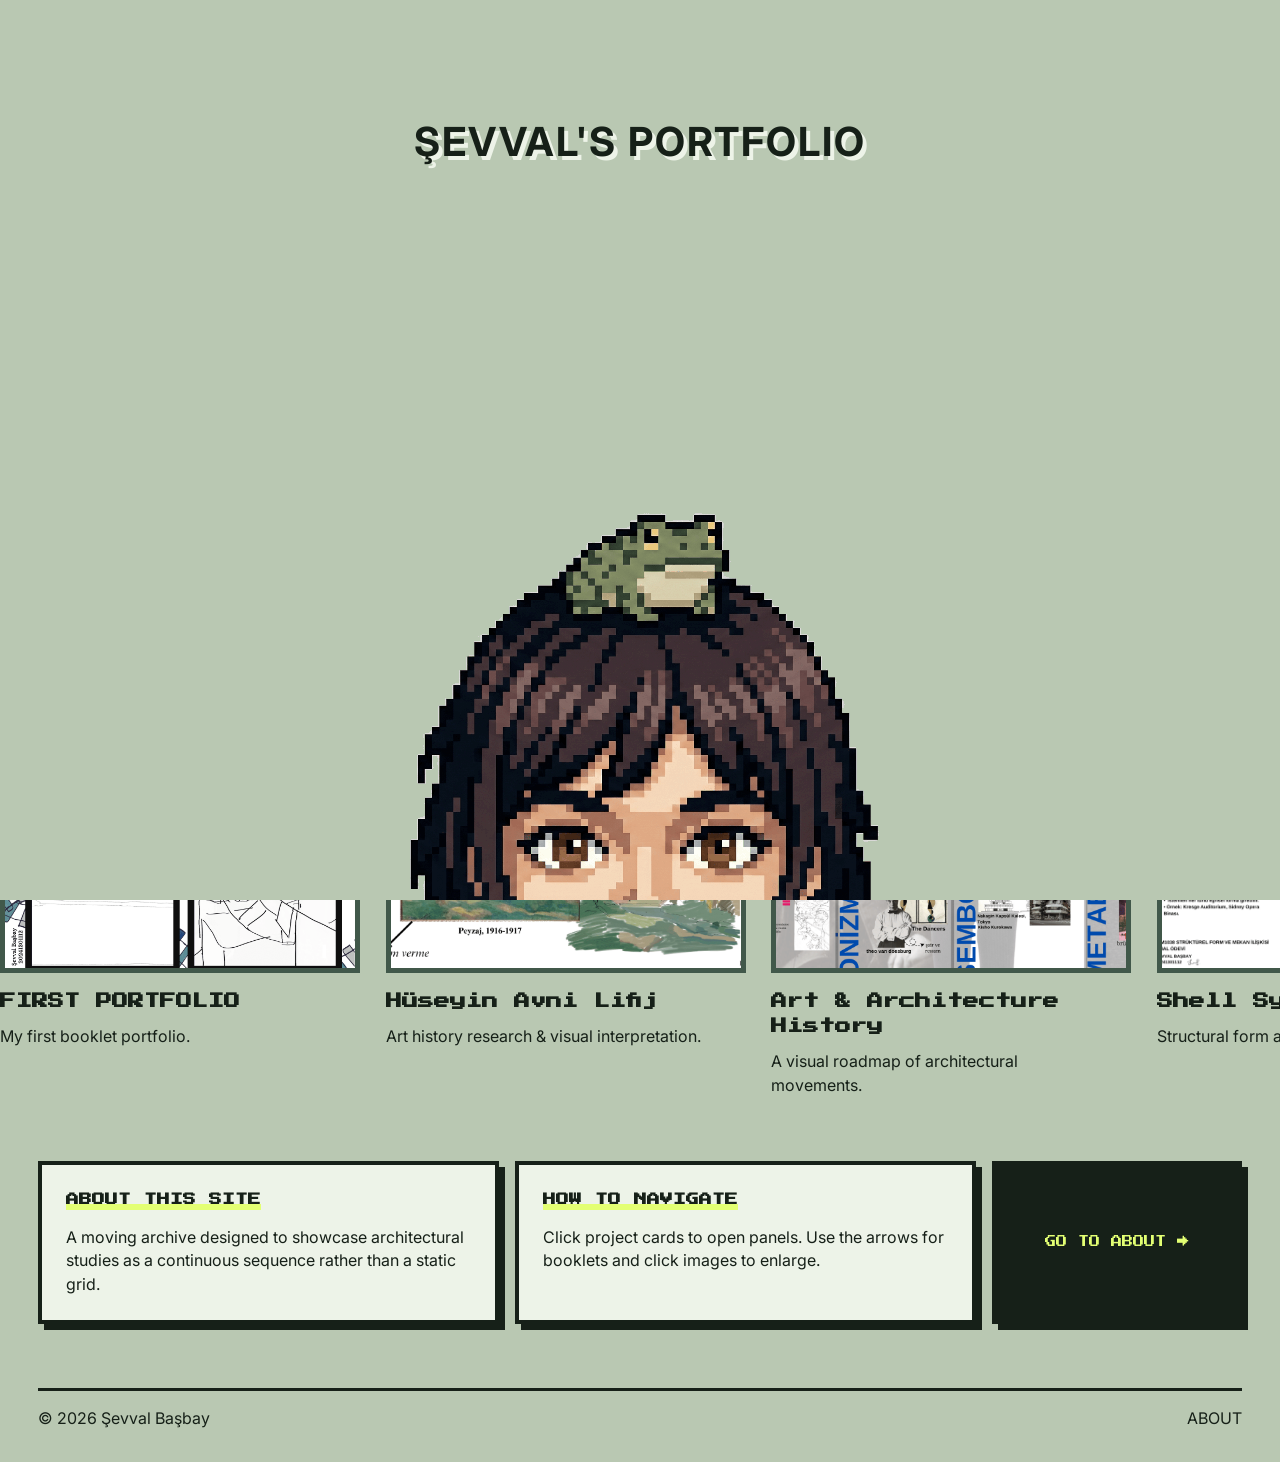
==== commit 011e4a93: "Add files via upload" ====
--- a/index.html
+++ b/index.html
@@ -218,4 +218,4 @@
 
   <script src="script.js"></script>
 </body>
-</html>
+</html>
--- a/style.css
+++ b/style.css
@@ -259,66 +259,16 @@
   max-width: 34ch;
 }
 
-/* ---------------- FROG ---------------- */
-.frog-runner {
-  position: absolute;
-  left: -100px;
-  top: 0rem;
-  z-index: 20;
-  animation: frogRun 11s linear infinite;
-}
-
-.frog-runner img {
-  width: 64px;
-  height: auto;
-  display: block;
-  filter: drop-shadow(0 2px 0 rgba(22, 32, 24, 0.14));
-  transition: opacity 0.2s ease, filter 0.2s ease;
-}
-
-.frog-runner:hover img {
-  opacity: 0.92;
-  filter: drop-shadow(0 3px 0 rgba(22, 32, 24, 0.22));
-}
-
-.strip-viewport:hover .frog-runner,
-.strip-viewport:hover .strip-track {
-  animation-play-state: paused;
-}
-
+
+
+/* 🚀 SADECE SOLDAN SAĞA PÜRÜZSÜZ KAYDIRMA MOTORU */
 @keyframes frogRun {
   0% {
-    transform: translateX(0) translateY(18px) rotate(0deg);
-  }
-  10% {
-    transform: translateX(150px) translateY(0px) rotate(-10deg);
-  }
-  20% {
-    transform: translateX(300px) translateY(18px) rotate(0deg);
-  }
-  30% {
-    transform: translateX(470px) translateY(2px) rotate(-10deg);
-  }
-  40% {
-    transform: translateX(640px) translateY(18px) rotate(0deg);
-  }
-  50% {
-    transform: translateX(820px) translateY(0px) rotate(-10deg);
-  }
-  60% {
-    transform: translateX(1000px) translateY(18px) rotate(0deg);
-  }
-  70% {
-    transform: translateX(1180px) translateY(2px) rotate(-10deg);
-  }
-  80% {
-    transform: translateX(1370px) translateY(18px) rotate(0deg);
-  }
-  90% {
-    transform: translateX(1560px) translateY(0px) rotate(-10deg);
+    transform: translateX(0);
   }
   100% {
-    transform: translateX(1760px) translateY(18px) rotate(0deg);
+    /* Ekran genişliğine göre kurbağanın şeridin sonuna kadar pürüzsüz akmasını sağlar */
+    transform: translateX(calc(100vw + 150px)); 
   }
 }
 
@@ -549,7 +499,9 @@
   transition: opacity 0.22s ease, visibility 0.22s ease;
 }
 
-.book-modal.active {
+/* 🎯 GARANTİ AÇILIŞ: Hem 'active' hem 'is-active' sınıflarını destekliyoruz */
+.book-modal.active,
+.book-modal.is-active {
   opacity: 1;
   visibility: visible;
 }
@@ -584,6 +536,7 @@
   background: #f8fbf6;
   color: #162018;
   font-size: 2rem;
+  cursor: pointer;
 }
 
 .book-viewer {
@@ -614,20 +567,28 @@
   transform-style: preserve-3d;
 }
 
-.book-page,
-.book-page-shell img {
+/* 🎯 GÖRÜNÜRLÜK KİLİT KIRICI: Resimleri ve sayfaları birbirinden bağımsız kurallarla netleştiriyoruz */
+.book-page {
   width: 100%;
+  height: 100%;
+  background: #fff;
+  border: 1px solid rgba(0, 0, 0, 0.08);
+  box-shadow: 0 10px 24px rgba(0, 0, 0, 0.16);
+  padding: clamp(1.2rem, 3vw, 2.5rem);
+  display: flex;
+  flex-direction: column;
+  justify-content: center;
+}
+
+#bookImage {
+  width: 100%;
+  height: 100%;
   max-height: 100%;
   background: #fff;
   border: 1px solid rgba(0, 0, 0, 0.08);
   box-shadow: 0 10px 24px rgba(0, 0, 0, 0.16);
-}
-
-.book-page {
-  padding: clamp(1.2rem, 3vw, 2.5rem);
-  display: flex;
-  flex-direction: column;
-  justify-content: center;
+  object-fit: contain;
+  display: block !important; /* JS gizleme sınıfını kaldırınca tarayıcıyı resmi göstermeye zorlar */
 }
 
 .book-kicker {
@@ -652,18 +613,16 @@
   font-weight: 700;
 }
 
-.book-page-shell img {
-  object-fit: contain;
-}
-
+/* 🎯 GİZLEME SINIFLARI: !important ile tarayıcıya kesin emir veriyoruz */
 .book-image-hidden {
-  display: none;
+  display: none !important;
 }
 
 .book-page-hidden {
-  display: none;
-}
-
+  display: none !important;
+}
+
+/* --- ANIMASYONLAR --- */
 .book-page-shell.flip-next {
   animation: flipNext 0.5s ease;
 }
@@ -673,33 +632,15 @@
 }
 
 @keyframes flipNext {
-  0% {
-    transform: rotateY(0deg) scale(1);
-    opacity: 1;
-  }
-  50% {
-    transform: rotateY(-18deg) scale(0.985);
-    opacity: 0.75;
-  }
-  100% {
-    transform: rotateY(0deg) scale(1);
-    opacity: 1;
-  }
+  0% { transform: rotateY(0deg) scale(1); opacity: 1; }
+  50% { transform: rotateY(-18deg) scale(0.985); opacity: 0.75; }
+  100% { transform: rotateY(0deg) scale(1); opacity: 1; }
 }
 
 @keyframes flipPrev {
-  0% {
-    transform: rotateY(0deg) scale(1);
-    opacity: 1;
-  }
-  50% {
-    transform: rotateY(18deg) scale(0.985);
-    opacity: 0.75;
-  }
-  100% {
-    transform: rotateY(0deg) scale(1);
-    opacity: 1;
-  }
+  0% { transform: rotateY(0deg) scale(1); opacity: 1; }
+  50% { transform: rotateY(18deg) scale(0.985); opacity: 0.75; }
+  100% { transform: rotateY(0deg) scale(1); opacity: 1; }
 }
 
 .book-nav {
@@ -710,6 +651,7 @@
   color: #162018;
   font-family: "Press Start 2P", cursive;
   font-size: 0.8rem;
+  cursor: pointer;
 }
 
 .book-footer {
@@ -720,7 +662,6 @@
 .book-footer p {
   font-size: 0.62rem;
 }
-
 /* ---------------- PROJECT MODAL ---------------- */
 .project-modal {
   position: fixed;
@@ -1194,3 +1135,396 @@
   color: #162018 !important;
 }
 
+/* 1. ANA KONTEYNER: Ekranı tam kapla ve karart */
+#splash-screen {
+    position: fixed;
+    top: 0;
+    left: 0;
+    width: 100vw;
+    height: 100vh;
+    background-color: #1a230a; /* Senin sevdiğin o koyu brutalist yeşil */
+    display: flex;
+    justify-content: center;
+    align-items: center;
+    z-index: 9999;
+    cursor: pointer;
+    overflow: hidden;
+}
+
+/* 2. ANİMASYON ALANI: Görsellerin duracağı yer */
+.peeking-fullscreen {
+    position: relative;
+    width: 100%;
+    height: 100%;
+    display: flex;
+    justify-content: center;
+    align-items: center;
+}
+
+/* 3. RESİMLER: Sığdırma ve Piksel Ayarı */
+.peek-frame {
+    position: absolute;
+    top: 50%; left: 50%;
+    transform: translate(-50%, -50%); /* Tam merkeze hizala */
+    
+    /* GÖRSELİ sığdırma ayarı */
+    max-width: 100vw;  /* Ekran genişliğini geçme */
+    max-height: 100vh; /* Ekran yüksekliğini geçme */
+    width: auto; height: auto; /* Oranları koru */
+    
+    /*object-fit: contain; /* Alternatif: Bu da sığdırır ama boşluk bırakabilir */
+    
+    /* PİKSEL ART BOZULMAMASI İÇİN (Kritik!) */
+    image-rendering: pixelated; 
+    image-rendering: crisp-edges;
+    
+    opacity: 0; /* Başlangıçta gizli */
+    transition: opacity 0.1s; 
+}
+/* 4. ANİMASYON RİTMİ (Göz Kırpma ve Nefes) */
+
+/* Frame 1: Göz Açık - Varsayılan halin */
+.peek-frame.frame-1 {
+    opacity: 1;
+    z-index: 1;
+}
+
+/* Frame 2: Kurbağa Nefes Alıyor (Nefes Alma Ritmi) */
+@keyframes breathing {
+    0%, 40%, 100% { opacity: 0; }
+    50%, 90% { opacity: 1; }
+}
+.peek-frame.frame-2 {
+    animation: breathing 6s infinite;
+    z-index: 2;
+}
+
+/* Frame 3: Göz Kırpma (Anlık Hareket) */
+@keyframes blinkOnly {
+    0%, 94%, 100% { opacity: 0; }
+    95%, 98% { opacity: 1; } /* Saniyenin onda biri kadar görünür */
+}
+.peek-frame.frame-3 {
+    animation: blinkOnly 4s infinite;
+    z-index: 3;
+}
+
+/* 5. YAZI: Alttaki küçük tıkla ibaresi */
+.click-hint {
+    position: absolute;
+    bottom: 40px;
+    font-family: 'Press Start 2P', cursive;
+    font-size: 10px;
+    color: #e8f5ca;
+    text-shadow: 2px 2px 0px #000;
+    letter-spacing: 2px;
+    z-index: 100;
+}
+
+/* ==========================================================================
+   🎮 RETRO INTRO SEQUENCE & OVERLAY SYSTEM (ŞEVVAL'S PORTFOLIO)
+   ========================================================================== */
+
+#splash-screen {
+  position: fixed;
+  inset: 0;
+  background-color: #b9c8b2; /* Kırpılmış transparan GIF ile kusursuz arka plan tonu */
+  z-index: 999999; /* Tüm modal ve sitenin en tepesinde kalması için katman yükseltildi */
+  overflow: hidden;
+  cursor: pointer;
+  /* Tıklandığında pürüzsüz retro adımlarla (steps) yukarı kayarak yok olacak */
+  transition: transform 0.5s steps(8) ease-in, opacity 0.4s ease, visibility 0.4s;
+}
+
+#splash-screen.fade-out {
+  transform: translateY(-100vh);
+  opacity: 0;
+  visibility: hidden;
+}
+
+.splash-container {
+  position: relative;
+  width: 100%;
+  height: 100%;
+}
+
+/* 🔡 ANA BAŞLIK KUTUSU (ÖNCE ORTADA, SONRA YUKARI YAVAŞÇA TIRMANAN) */
+.title-wrapper {
+  position: absolute;
+  top: 42%; 
+  left: 50%;
+  transform: translateX(-50%);
+  width: 100%;
+  text-align: center;
+  z-index: 20;
+  padding: 0 20px;
+  animation: introMoveTitleUp 2.2s cubic-bezier(0.25, 1, 0.5, 1) forwards;
+  animation-delay: 0.4s;
+}
+
+@keyframes introMoveTitleUp {
+  to {
+    top: 13%; 
+  }
+}
+
+/* 🔥 FORMATI DEĞİŞİRKEN ASLA ALTTAKİ ELEMANI İTMEYEN BAŞLIK */
+#retro-title {
+  font-size: 2.5rem; 
+  letter-spacing: 2px;
+  line-height: 50px; 
+  text-shadow: 4px 4px 0px #edf3e8;
+  display: block;
+  margin: 0;
+  padding: 0;
+  animation: introFontAndColorGlitch 1.4s steps(1) infinite;
+}
+
+@keyframes introFontAndColorGlitch {
+  0%, 100% { 
+    font-family: 'Press Start 2P', cursive, monospace; 
+    color: #162018; 
+    font-size: 2.3rem;
+  }
+  25% { 
+    font-family: 'VT323', monospace; 
+    font-size: 4rem; 
+    color: #633e24; 
+    letter-spacing: 5px;
+  }
+  50% { 
+    font-family: 'Silkscreen', sans-serif, monospace; 
+    font-size: 2.6rem;
+    color: #4b6344; 
+    transform: skewX(-2deg);
+  }
+  75% { 
+    font-family: 'Press Start 2P', cursive, monospace; 
+    color: #162018;
+    font-size: 2.3rem;
+    font-style: italic;
+  }
+}
+
+/* 📍 BAŞLIKLA BERABER TAM ORTADA DOĞUP, ONUNLA BERABER YUKARI SÜZÜLEN SABİT KUTU */
+.blink-wrapper {
+  position: absolute;
+  top: 51%; 
+  left: 50%;
+  transform: translateX(-50%);
+  width: 100%;
+  text-align: center;
+  z-index: 25;
+  animation: introMoveBlinkUp 2.2s cubic-bezier(0.25, 1, 0.5, 1) forwards;
+  animation-delay: 0.4s;
+}
+
+@keyframes introMoveBlinkUp {
+  to {
+    top: 24%; 
+  }
+}
+
+/* ✨ İNCE RETRO: CLICK TO START */
+.blink-start-text {
+  font-family: 'VT323', monospace; 
+  font-size: 2.2rem;
+  color: #162018;
+  letter-spacing: 2px;
+  opacity: 0;
+  line-height: 30px; 
+  display: inline-block;
+  margin: 0;
+  padding: 0;
+  animation: introArcadeBlink 0.8s ease infinite alternate;
+  animation-delay: 2.6s; 
+}
+
+@keyframes introArcadeBlink {
+  0% { opacity: 0; }
+  100% { opacity: 0.8; }
+}
+
+/* 🚀 İDEAL BOYUTA GETİRİLMİŞ, TABANA SIFIR YAVAŞ ASANSÖR GIF SİSTEMİ */
+.peeking-gif-wrapper {
+  position: absolute;
+  bottom: -750px; 
+  left: 50%;
+  transform: translateX(-50%);
+  width: 660px; 
+  max-width: 95vw;
+  height: auto;
+  image-rendering: pixelated; 
+  z-index: 10;
+  animation: introSlideUpSlow 2.2s cubic-bezier(0.25, 1, 0.5, 1) forwards;
+  animation-delay: 0.4s;
+}
+
+.intro-gif {
+  width: 100%;
+  height: auto;
+  display: block;
+}
+
+@keyframes introSlideUpSlow {
+  to {
+    bottom: 0px; 
+  }
+}
+/* ==========================================================================
+   🐸 MOVING STUDIES - FULLSCREEN GIF MASKOT SİSTEMİ (NİHAİ ZAFER)
+   ========================================================================== */
+
+.frog-runner {
+  /* 🎯 TAM EKRAN ÇİVİLEME */
+  position: absolute;
+  
+  /* 🎯 KIRPILMA VE HİZALAMA ÇÖZÜMÜ: 
+     Değeri pozitif yapıp aşağı indirdik. Böylece kurbağanın sırtı yukarıdaki overflow duvarına 
+     çarpmayacak (kırpılma bitecek) ve poposu tam pafta posterlerinin üst siyah çizgisine yaslanacak! */
+  top: 15px;            
+  
+  left: 0;
+  width: 100vw;         /* Ekran genişliği kadar yayıl */
+  height: auto;
+  
+  z-index: 999;         /* Pafta posterlerinin kesinlikle en üstünde görünmesi için */
+  display: block;
+  pointer-events: none; /* Intro ekranındaki tıklamaları yutmasını kesin olarak engeller */
+  overflow: hidden;
+}
+ 
+.frog-runner img {
+  /* 🎯 GERÇEK BOYUT DEVRİMİ: Kurbağa o dev transparan sayfanın içinde orijinal olarak 
+     nasıl konumlandırıldıysa, ekran genişliğini tam kaplayarak (`100%`) o nizamı korur. */
+  width: 100% !important;  
+  height: auto;
+  display: block;
+  
+  /* Devasa büyümesine rağmen pixel art yapısının cam gibi keskin ve retro kalmasını sağlar */
+  image-rendering: pixelated; 
+  
+  /* İstediğin gibi tertemiz, sıfır gölge */
+  filter: none !important;
+  
+  pointer-events: auto; /* Sadece kurbağanın kendi piksellerine tıklandığında About linki çalışsın */
+}
+
+/* Kurbağanın üzerine fareyle gelindiğinde */
+.frog-runner:hover img {
+  opacity: 0.95;
+}
+
+/* Şeride fareyle gelindiğinde pafta kartları durur ama kurbağamız sabit katman olduğu için zıplamaya devam eder */
+.strip-viewport:hover .strip-track {
+  animation-play-state: paused;
+}
+/* ==========================================================================
+   💬 PORTRE ALTINDAKİ BAĞIMSIZ İPUCU METNİ STİLLERİ
+   ========================================================================== */
+
+.portrait-hint {
+  margin-top: 15px;
+  font-family: 'Inter', sans-serif; /* Sitenin modern-retro nizamına tam uyum */
+  font-size: 11px;
+  font-weight: 500;
+  color: #233226; /* Projedeki koyu yeşil/siyah tonun */
+  text-align: center;
+  text-transform: uppercase;
+  letter-spacing: 0.05em;
+  background-color: #faf8f5; /* Sitenin temiz krem/off-white arka planı */
+  padding: 8px 12px;
+  border: 1px dashed #233226; /* Kesikli retro çerçeve */
+  border-radius: 4px;
+  width: 100%; /* Sütun genişliğine tam yayıl */
+  box-sizing: border-box;
+}
+
+/* Sol taraftaki şimşeğin tatlı tatlı yanıp sönmesi için arcade animasyonu */
+.hint-blink {
+  color: #e5a93b; /* Hafif retro sarı/altın tonu */
+  font-weight: bold;
+  margin-right: 4px;
+  animation: arcadeFlash 1.2s steps(2, start) infinite;
+}
+
+@keyframes arcadeFlash {
+  to {
+    visibility: hidden;
+  }
+}
+
+/* ==========================================================================
+   💬 PORTRE ÜSTÜNE GELEN SAF YANIP SÖNEN İPUCU METNİ
+   ========================================================================== */
+
+.portrait-hint-text {
+  font-family: 'Inter', sans-serif;
+  font-size: 11px;
+  font-weight: 800; /* Daha kalın ve belirgin yaptık */
+  
+  /* 🎯 RENK GÜNCELLEMESİ: Soluk gri-yeşili çöpe attık, başlığındaki o meşhur parlak retro tonu çaktık! */
+  color: #559238; 
+  
+  text-align: center;
+  text-transform: uppercase;
+  letter-spacing: 0.08em;
+  margin-bottom: 12px;
+  width: 100%;
+  box-sizing: border-box;
+  text-shadow: 1px 1px 0px #233226; /* Yazı patlarken arka planda okunsun diye hafif gölge ekledim */
+  animation: retroTextBlink 1.4s ease-in-out infinite;
+}
+/* Tüm yazıyı pürüzsüzce yanıp söndüren animasyon */
+@keyframes retroTextBlink {
+  0%, 100% {
+    opacity: 1;
+  }
+  50% {
+    opacity: 0.2; /* Tamamen yok olmak yerine çok hafif transparan kalsın ki gözü yormasın */
+  }
+}
+
+/* ==========================================================================
+   🕹️ MOVING STUDIES - RETRO BUTON VE ANIMASYON DURDURMA KİLİDİ
+   ========================================================================== */
+
+.strip-controls {
+  display: flex;
+  justify-content: flex-end; /* Butonu sağ tarafa hizalar */
+  padding: 0 2rem 1rem 0;
+  width: 100%;
+  box-sizing: border-box;
+}
+
+.retro-btn {
+  background-color: #233226; /* İlk fotoğraftaki o karizma koyu yeşil/siyah ton */
+  border: 2px solid #233226;
+  color: #faf8f5; /* Krem rengi yazı */
+  font-family: 'Inter', sans-serif;
+  font-weight: 700;
+  font-size: 0.8rem;
+  text-transform: uppercase;
+  letter-spacing: 0.05em;
+  padding: 8px 16px;
+  cursor: pointer;
+  display: flex;
+  align-items: center;
+  gap: 8px;
+  transition: all 0.2s ease;
+  box-shadow: 3px 3px 0px #faf8f5, 5px 5px 0px #233226; /* Çift katman retro gölge */
+}
+
+.retro-btn:hover {
+  background-color: #faf8f5;
+  color: #233226;
+  box-shadow: 1px 1px 0px #233226;
+  transform: translate(2px, 2px);
+}
+
+/* 🎯 JAVASCRIPT'İN TETİKLEYECEĞİ ANIMASYON DURDURMA SINIFI */
+.strip-track.is-paused {
+  animation-play-state: paused !important; /* Döngüyü olduğu yerde dondurur */
+}
+
+
